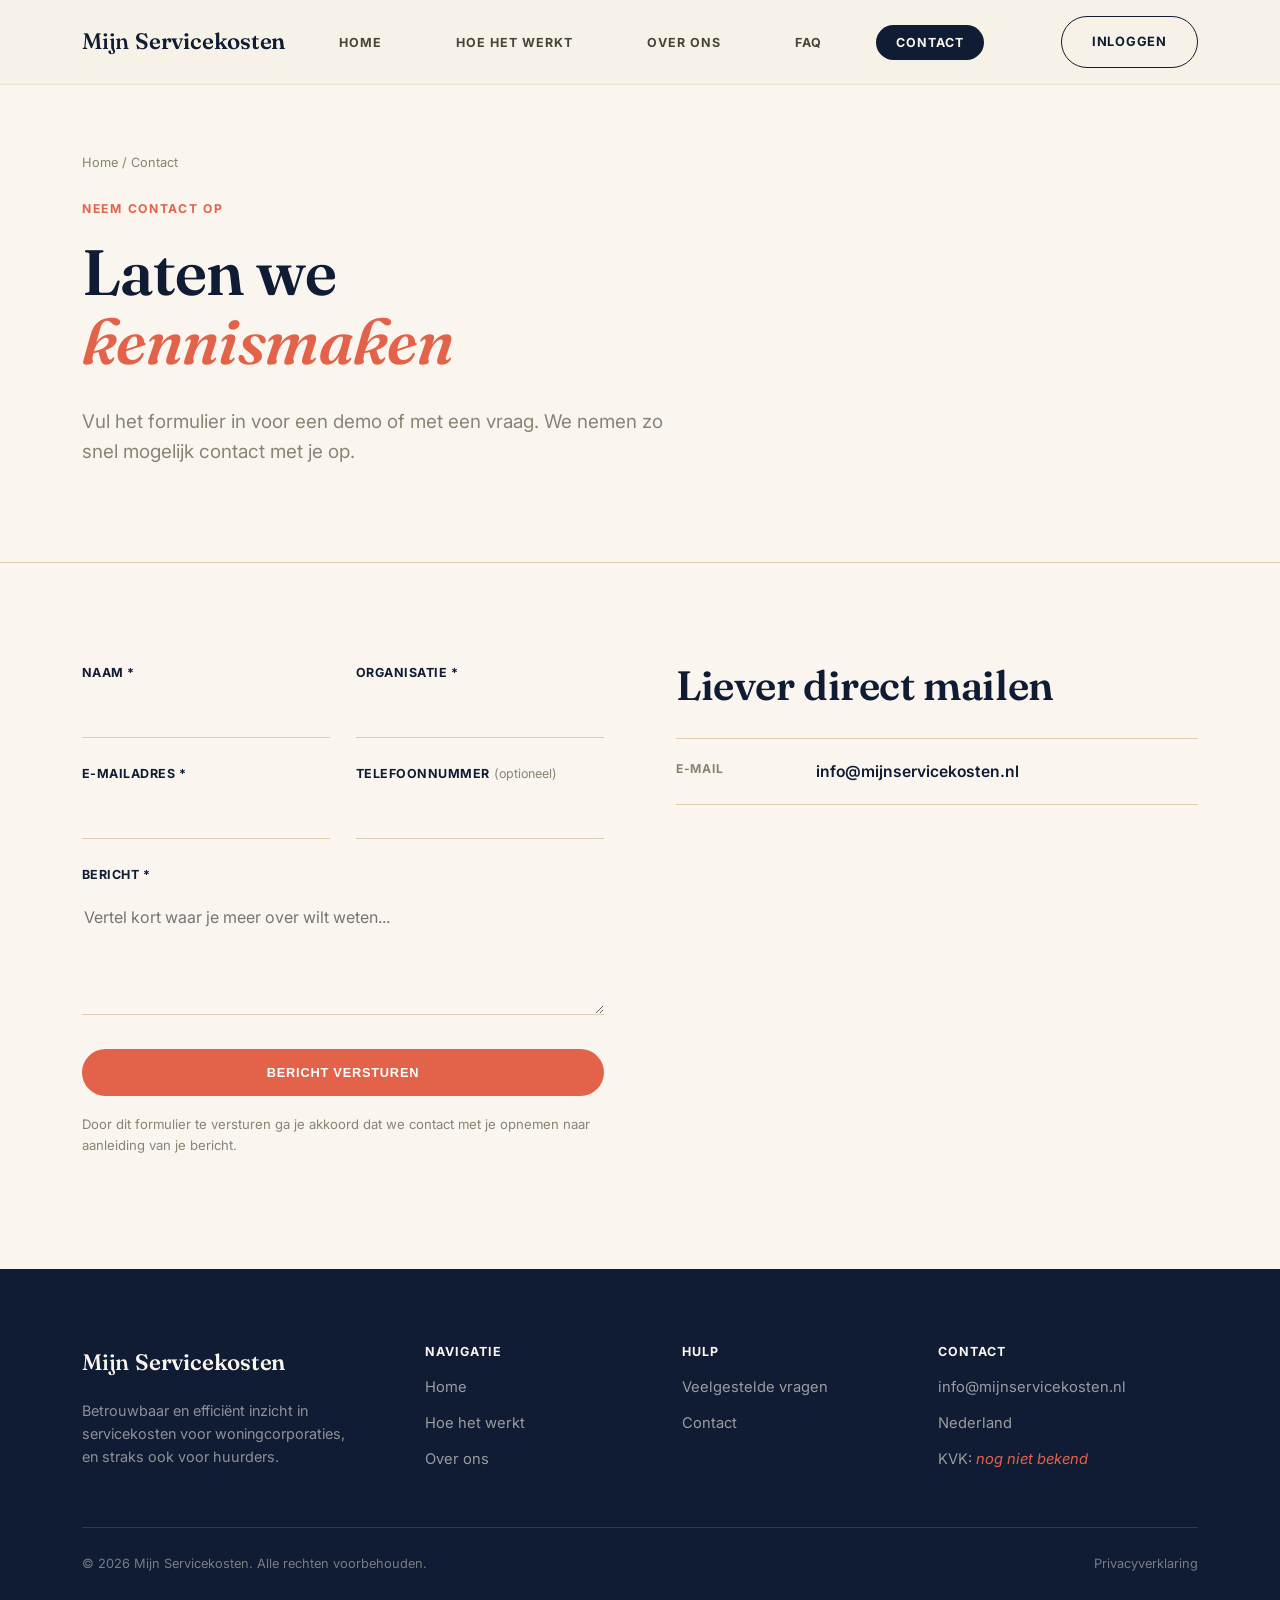
==== contact.html @ 991e7839 "Initial commit: Mijn Servicekosten marketing website Static HTML/CSS/JS site for mijnservicekosten.n" ====
<!DOCTYPE html>
<html lang="nl">
<head>
<meta charset="UTF-8">
<meta name="viewport" content="width=device-width, initial-scale=1.0">
<title>Contact - Mijn Servicekosten</title>
<meta name="description" content="Neem contact op met Mijn Servicekosten voor een demo of vragen over servicekosten inzicht voor woningcorporaties.">
<link rel="icon" href="data:image/svg+xml,%3Csvg xmlns='http://www.w3.org/2000/svg' viewBox='0 0 64 64'%3E%3Crect width='64' height='64' rx='14' fill='%2312233f'/%3E%3Ctext x='32' y='42' font-family='Arial, sans-serif' font-weight='800' font-size='24' fill='%23e8a33d' text-anchor='middle'%3ESK%3C/text%3E%3C/svg%3E">
<link rel="preconnect" href="https://fonts.googleapis.com">
<link rel="preconnect" href="https://fonts.gstatic.com" crossorigin>
<link href="https://fonts.googleapis.com/css2?family=Fraunces:ital,wght@0,500;0,600;0,700;1,500;1,600&family=Inter:wght@400;500;600;700&display=swap" rel="stylesheet">
<link rel="stylesheet" href="css/style.css">
</head>
<body>

<header class="site-header">
  <div class="container">
    <a href="index.html" class="brand">
      <span class="logo"><span class="logo-mijn">Mijn</span><span class="logo-service">Service</span><span class="logo-kosten">kosten</span></span>
    </a>

    <nav class="nav-desktop">
      <ul class="nav-links">
        <li><a href="index.html">Home</a></li>
        <li><a href="hoe-het-werkt.html">Hoe het werkt</a></li>
        <li><a href="over-ons.html">Over ons</a></li>
        <li><a href="faq.html">FAQ</a></li>
        <li><a href="contact.html" aria-current="page">Contact</a></li>
      </ul>
      <div class="nav-cta-group">
        <a href="https://portaal.mijnservicekosten.nl" class="btn btn-ghost">Inloggen</a>
      </div>
    </nav>

    <button class="nav-toggle" type="button" aria-label="Menu openen" aria-expanded="false">
      <span></span><span></span><span></span>
    </button>
  </div>

  <div class="nav-mobile">
    <ul class="nav-links">
      <li><a href="index.html">Home</a></li>
      <li><a href="hoe-het-werkt.html">Hoe het werkt</a></li>
      <li><a href="over-ons.html">Over ons</a></li>
      <li><a href="faq.html">FAQ</a></li>
      <li><a href="contact.html" aria-current="page">Contact</a></li>
    </ul>
    <div class="nav-actions">
      <a href="https://portaal.mijnservicekosten.nl" class="btn btn-ghost btn-block">Inloggen</a>
    </div>
  </div>
</header>

<main>

  <section class="page-hero">
    <div class="container">
      <div class="breadcrumb"><a href="index.html">Home</a> / Contact</div>
      <span class="eyebrow">Neem contact op</span>
      <h1>Laten we <em>kennismaken</em></h1>
      <p class="lede">Vul het formulier in voor een demo of met een vraag. We nemen zo snel mogelijk contact met je op.</p>
    </div>
  </section>

  <section class="section">
    <div class="container split split--top">
      <div>
        <div class="form-success" id="form-success">
          <span>Bedankt voor je bericht! Dit formulier is nog niet gekoppeld aan e-mailverzending, dus er wordt momenteel nog geen bericht daadwerkelijk verzonden.</span>
        </div>

        <form id="contact-form" novalidate>
          <div class="form-row">
            <div class="field">
              <label for="name">Naam *</label>
              <input type="text" id="name" name="name" required>
              <span class="field-error">Vul je naam in.</span>
            </div>
            <div class="field">
              <label for="organisation">Organisatie *</label>
              <input type="text" id="organisation" name="organisation" required>
              <span class="field-error">Vul je organisatie in.</span>
            </div>
          </div>

          <div class="form-row">
            <div class="field">
              <label for="email">E-mailadres *</label>
              <input type="email" id="email" name="email" required>
              <span class="field-error">Vul een geldig e-mailadres in.</span>
            </div>
            <div class="field">
              <label for="phone">Telefoonnummer <span class="hint">(optioneel)</span></label>
              <input type="tel" id="phone" name="phone">
            </div>
          </div>

          <div class="field">
            <label for="message">Bericht *</label>
            <textarea id="message" name="message" required placeholder="Vertel kort waar je meer over wilt weten..."></textarea>
            <span class="field-error">Laat een bericht achter.</span>
          </div>

          <button type="submit" class="btn btn-primary btn-block">Bericht versturen</button>
          <p class="form-note">Door dit formulier te versturen ga je akkoord dat we contact met je opnemen naar aanleiding van je bericht.</p>
        </form>
      </div>

      <div>
        <h2>Liever direct mailen</h2>

        <ul class="contact-info-list">
          <li>
            <span class="info-label">E-mail</span>
            <div>
              <strong>info@mijnservicekosten.nl</strong>
            </div>
          </li>
        </ul>
      </div>
    </div>
  </section>

</main>

<footer class="site-footer on-dark">
  <div class="container">
    <div class="footer-grid">
      <div class="footer-about">
        <a href="index.html" class="brand">
          <span class="logo"><span class="logo-mijn">Mijn</span><span class="logo-service">Service</span><span class="logo-kosten">kosten</span></span>
        </a>
        <p>Betrouwbaar en efficiënt inzicht in servicekosten voor woningcorporaties, en straks ook voor huurders.</p>
      </div>

      <div class="footer-col">
        <h4>Navigatie</h4>
        <ul>
          <li><a href="index.html">Home</a></li>
          <li><a href="hoe-het-werkt.html">Hoe het werkt</a></li>
          <li><a href="over-ons.html">Over ons</a></li>
        </ul>
      </div>

      <div class="footer-col">
        <h4>Hulp</h4>
        <ul>
          <li><a href="faq.html">Veelgestelde vragen</a></li>
          <li><a href="contact.html">Contact</a></li>
        </ul>
      </div>

      <div class="footer-col">
        <h4>Contact</h4>
        <ul>
          <li>info@mijnservicekosten.nl</li>
          <li>Nederland</li>
          <li>KVK: <span class="placeholder">nog niet bekend</span></li>
        </ul>
      </div>
    </div>

    <div class="footer-bottom">
      <span>© 2026 Mijn Servicekosten. Alle rechten voorbehouden.</span>
      <span class="footer-bottom-links">
        <a href="privacyverklaring.html">Privacyverklaring</a>
      </span>
    </div>
  </div>
</footer>

<script src="js/script.js"></script>
</body>
</html>
---- css/style.css ----
/* ==========================================================================
   Mijn Servicekosten — design tokens & base styles
   ========================================================================== */

:root {
  --navy-900: #101c33;
  --navy-800: #17284a;
  --navy-700: #223862;

  --paper: #faf6ef;
  --paper-line: #ece3d0;
  --paper-line-dark: #ddceac;

  --stone-700: #4a4438;
  --stone-500: #8c8271;

  --coral-500: #e2624a;
  --coral-600: #c94d38;

  --mint-500: #1f9c86;
  --mint-100: #dcf0ea;

  --blush: #f2dbd3;
  --sage: #dbe5d2;
  --gold: #d6ad70;

  --white: #ffffff;

  --font-display: "Fraunces", "Iowan Old Style", Georgia, serif;
  --font-sans: "Inter", -apple-system, BlinkMacSystemFont, "Segoe UI", Roboto, Helvetica, Arial, sans-serif;

  --radius-sm: 4px;
  --radius-md: 8px;

  --max-width: 1180px;
}

* {
  box-sizing: border-box;
}

html {
  scroll-behavior: smooth;
}

body {
  margin: 0;
  font-family: var(--font-sans);
  color: var(--stone-700);
  background: var(--paper);
  line-height: 1.6;
  -webkit-font-smoothing: antialiased;
}

img {
  max-width: 100%;
  display: block;
}

a {
  color: inherit;
  text-decoration: none;
}

h1, h2, h3, h4 {
  font-family: var(--font-display);
  color: var(--navy-900);
  line-height: 1.08;
  letter-spacing: -0.01em;
  margin: 0 0 0.5em;
  font-weight: 600;
}

h1 { font-size: clamp(2.6rem, 5vw, 4.4rem); font-weight: 600; }
h2 { font-size: clamp(1.9rem, 3.2vw, 2.6rem); }
h3 { font-size: 1.25rem; font-weight: 600; }

em { font-style: italic; color: var(--coral-500); }

h1 em { display: block; }

p { margin: 0 0 1em; }

.container {
  max-width: var(--max-width);
  margin: 0 auto;
  padding: 0 32px;
  position: relative;
  z-index: 1;
}

.eyebrow {
  display: inline-block;
  font-size: 0.76rem;
  font-weight: 700;
  letter-spacing: 0.14em;
  text-transform: uppercase;
  color: var(--coral-500);
  margin-bottom: 18px;
}

.on-dark .eyebrow { color: var(--coral-500); }

.lede {
  font-size: 1.18rem;
  color: var(--stone-500);
  max-width: 620px;
}

.on-dark .lede { color: rgba(246, 241, 232, 0.68); }

/* ---- Buttons ---- */

.btn {
  display: inline-flex;
  align-items: center;
  justify-content: center;
  gap: 8px;
  padding: 15px 30px;
  border-radius: 999px;
  font-weight: 700;
  font-size: 0.8rem;
  letter-spacing: 0.06em;
  text-transform: uppercase;
  border: 1.5px solid transparent;
  cursor: pointer;
  transition: transform 0.15s ease, box-shadow 0.15s ease, background 0.15s ease, color 0.15s ease, border-color 0.15s ease;
}

.btn-primary {
  background: var(--coral-500);
  color: var(--white);
}

.btn-primary:hover {
  background: var(--coral-600);
}

.btn-ghost {
  background: transparent;
  border-color: var(--navy-900);
  color: var(--navy-900);
}

.btn-ghost:hover {
  background: var(--navy-900);
  color: var(--paper);
}

.btn-on-dark {
  background: var(--paper);
  color: var(--navy-900);
  border-color: var(--paper);
}

.btn-on-dark:hover {
  background: var(--coral-500);
  color: var(--white);
  border-color: var(--coral-500);
}

.btn-ghost-on-dark {
  background: transparent;
  border-color: rgba(246, 241, 232, 0.4);
  color: var(--paper);
}

.btn-ghost-on-dark:hover {
  border-color: var(--paper);
}

.btn-block { width: 100%; }

/* ---- Logo ---- */

.logo {
  display: inline-flex;
  align-items: baseline;
  font-family: var(--font-display);
  font-size: 1.4rem;
  font-weight: 600;
  letter-spacing: -0.01em;
  white-space: nowrap;
}

.logo .logo-mijn {
  color: var(--navy-900);
  font-weight: 500;
  margin-right: 6px;
}

.logo .logo-service {
  color: var(--navy-900);
}

.logo .logo-kosten {
  color: var(--navy-900);
}

.footer-grid .logo .logo-mijn,
.footer-grid .logo .logo-service,
.footer-grid .logo .logo-kosten { color: var(--paper); }

/* ---- Header ---- */

.site-header {
  position: sticky;
  top: 0;
  z-index: 50;
  background: rgba(246, 241, 232, 0.92);
  -webkit-backdrop-filter: blur(8px);
  backdrop-filter: blur(8px);
  border-bottom: 1px solid var(--paper-line);
}

.site-header .container {
  display: flex;
  align-items: center;
  gap: 34px;
  height: 84px;
}

.brand { display: flex; align-items: center; }

.nav-desktop { display: flex; align-items: center; flex: 1; justify-content: space-between; }

.nav-links { display: flex; gap: 34px; list-style: none; margin: 0; padding: 0; }
.nav-links li { flex-shrink: 0; }

.nav-links a {
  font-weight: 700;
  font-size: 0.78rem;
  letter-spacing: 0.08em;
  text-transform: uppercase;
  color: var(--stone-700);
  padding: 10px 20px;
  border-radius: 999px;
  white-space: nowrap;
  transition: background 0.15s ease, color 0.15s ease;
}

.nav-links a:hover { color: var(--navy-900); background: var(--paper-line); }

.nav-links a[aria-current="page"] {
  color: var(--paper);
  background: var(--navy-900);
}

.nav-mobile .nav-links a { border-radius: 0; padding: 12px 32px; }
.nav-mobile .nav-links a[aria-current="page"] { background: none; color: var(--coral-500); }

.nav-toggle {
  display: none;
  flex-direction: column;
  justify-content: center;
  gap: 5px;
  width: 40px;
  height: 40px;
  border-radius: var(--radius-sm);
  border: 1px solid var(--paper-line-dark);
  background: var(--paper);
  cursor: pointer;
}

.nav-toggle span { display: block; height: 2px; width: 20px; margin: 0 auto; background: var(--navy-900); }

.nav-mobile { display: none; border-top: 1px solid var(--paper-line); background: var(--paper); }

.nav-mobile .nav-links { flex-direction: column; gap: 4px; padding: 18px 0; }
.nav-mobile .nav-links a { display: block; padding: 12px 32px; }
.nav-mobile .nav-actions { display: flex; flex-direction: column; gap: 10px; padding: 4px 32px 24px; }

.nav-cta-group { display: flex; align-items: center; gap: 12px; }

.site-header.nav-open .nav-mobile { display: block; }

/* ---- Full-bleed dark section (hero, cta, footer) ---- */

.on-dark {
  background: var(--navy-900);
  color: rgba(246, 241, 232, 0.75);
}

.on-dark h1, .on-dark h2, .on-dark h3, .on-dark h4 { color: var(--paper); }

/* ---- Hero ---- */

.hero {
  padding: 88px 0 100px;
}

.hero-grid {
  display: grid;
  grid-template-columns: 1.15fr 0.85fr;
  gap: 64px;
  align-items: center;
}

.hero-actions { display: flex; gap: 16px; flex-wrap: wrap; margin-top: 36px; }

.hero-stats { display: flex; gap: 44px; margin-top: 52px; flex-wrap: wrap; }

.hero-stat strong { display: block; font-family: var(--font-display); font-size: 2rem; color: var(--navy-900); font-weight: 600; }
.hero-stat span { font-size: 0.82rem; color: var(--stone-500); }

.on-dark .hero-stat strong { color: var(--paper); }
.on-dark .hero-stat span { color: rgba(246, 241, 232, 0.55); }

/* ---- Building illustration (hero visual) ---- */

.building-art { max-width: 420px; width: 100%; margin: 0 auto; }
.building-art img {
  width: 100%;
  height: auto;
  aspect-ratio: 900 / 675;
  object-fit: contain;
  display: block;
  filter: drop-shadow(0 30px 40px rgba(16, 28, 51, 0.25));
}

/* ---- Stat panels (illustrative, non-app graphic) ---- */

.stat-stack {
  position: relative;
  min-height: 340px;
}

.stat-panel {
  padding: 40px 36px;
  border-radius: var(--radius-md);
}

.stat-panel .stat-num {
  display: block;
  font-family: var(--font-display);
  font-size: 3.2rem;
  font-weight: 600;
  margin-bottom: 14px;
  line-height: 1;
}

.stat-panel h4 { font-size: 1.05rem; margin-bottom: 8px; }
.stat-panel p { font-size: 0.9rem; margin: 0; }

.stat-panel--main {
  background: var(--coral-500);
  color: var(--white);
  max-width: 340px;
  transform: rotate(-1.5deg);
}

.stat-panel--main h4 { color: var(--white); }
.stat-panel--main p { color: rgba(255, 255, 255, 0.85); }

.stat-panel--outline {
  position: absolute;
  right: 0;
  bottom: 0;
  max-width: 280px;
  border: 1.5px solid var(--navy-900);
  background: var(--navy-900);
  transform: rotate(1deg);
}

.stat-panel--outline .stat-num { color: var(--mint-500); }
.stat-panel--outline h4 { color: var(--paper); }
.stat-panel--outline p { color: rgba(246, 241, 232, 0.6); }

.stat-panel--swatch {
  position: absolute;
  top: -26px;
  left: 18px;
  width: 92px;
  height: 92px;
  border-radius: 999px;
  background: var(--gold);
  display: flex;
  align-items: center;
  justify-content: center;
  text-align: center;
  font-family: var(--font-display);
  font-size: 0.78rem;
  font-weight: 600;
  color: var(--navy-900);
  line-height: 1.2;
  padding: 8px;
  transform: rotate(-6deg);
}

/* ---- Sections ---- */

.section { padding: 100px 0; }

.section-tight { padding: 72px 0; }

.section-head { max-width: 640px; margin: 0 0 56px; }
.section-head.center { margin-left: auto; margin-right: auto; text-align: center; }

/* ---- Tile grid (bold color-block mosaic, replaces icon cards) ---- */

.tile-grid { display: grid; grid-template-columns: repeat(3, 1fr); gap: 20px; }
.tile-grid--2col { grid-template-columns: repeat(2, 1fr); }

.tile {
  padding: 34px 28px;
  border-radius: var(--radius-md);
  min-height: 230px;
  display: flex;
  flex-direction: column;
  justify-content: flex-start;
}

.tile .tile-num { font-family: var(--font-display); font-size: 1.05rem; margin-bottom: 18px; color: var(--coral-600); opacity: 0.85; }
.tile h3 { margin-bottom: 10px; color: var(--navy-900); }
.tile p { margin: 0; font-size: 0.92rem; color: var(--stone-500); }

.tile--outline { background: transparent; border: 1.5px solid var(--paper-line-dark); }

.tile--navy { background: #c9d3dc; }
.tile--coral { background: #e3bba8; }
.tile--mint { background: #c2d9cd; }
.tile--blush { background: var(--blush); }
.tile--gold { background: #e2cc9c; }

/* ---- Color trio (decorative swatch row, à la Lucime pastel blocks) ---- */

.color-trio { display: grid; grid-template-columns: repeat(3, 1fr); gap: 18px; }

.swatch {
  padding: 26px 24px;
  border-radius: var(--radius-md);
  min-height: 120px;
  display: flex;
  flex-direction: column;
  justify-content: flex-end;
}

.swatch span { font-size: 0.74rem; font-weight: 700; letter-spacing: 0.08em; text-transform: uppercase; opacity: 0.6; margin-bottom: 8px; }
.swatch h4 { margin: 0; font-size: 1.1rem; }

.swatch--blush { background: var(--blush); }
.swatch--sage { background: var(--sage); }
.swatch--gold { background: var(--gold); }

/* ---- Dash list (services-style list, à la agency site) ---- */

.dash-list { list-style: none; margin: 26px 0 0; padding: 0; }

.dash-list li {
  display: flex;
  align-items: center;
  gap: 16px;
  padding: 18px 0;
  border-bottom: 1px solid var(--paper-line-dark);
  font-family: var(--font-display);
  font-size: 1.15rem;
  color: var(--navy-900);
}

.dash-list li::before { content: "—"; color: var(--coral-500); font-weight: 700; }
.dash-list li .arrow { margin-left: auto; font-size: 1rem; color: var(--stone-500); }

.on-dark .dash-list li { border-bottom-color: rgba(246, 241, 232, 0.16); color: var(--paper); }

/* ---- Pull quote (mission statement, replaces testimonials) ---- */

.pull-quote { text-align: center; max-width: 820px; margin: 0 auto; }

.pull-quote blockquote {
  font-family: var(--font-display);
  font-style: italic;
  font-weight: 500;
  font-size: clamp(1.6rem, 3vw, 2.4rem);
  color: var(--navy-900);
  line-height: 1.3;
  margin: 0 0 22px;
}

.pull-quote cite {
  display: block;
  font-style: normal;
  font-size: 0.78rem;
  letter-spacing: 0.1em;
  text-transform: uppercase;
  color: var(--stone-500);
}

.on-dark .pull-quote blockquote { color: var(--paper); }
.on-dark .pull-quote cite { color: rgba(246, 241, 232, 0.5); }
.bg-coral .pull-quote blockquote { color: var(--white); }
.bg-coral .pull-quote cite { color: rgba(255, 255, 255, 0.7); }

/* ---- Phone mock (illustrative example screen, styled like a native app) ---- */

.phone-mock { max-width: 270px; margin: 0 auto; }

.phone-frame {
  background: var(--navy-900);
  border-radius: 36px;
  padding: 8px;
  box-shadow: 0 24px 50px rgba(16, 28, 51, 0.28);
}

.phone-screen {
  position: relative;
  background: var(--paper);
  border-radius: 28px;
  overflow: hidden;
  display: flex;
  flex-direction: column;
  min-height: 460px;
}

.phone-island {
  position: absolute;
  top: 10px;
  left: 50%;
  transform: translateX(-50%);
  width: 76px;
  height: 22px;
  background: var(--navy-900);
  border-radius: 12px;
  z-index: 2;
}

.status-bar {
  display: flex;
  align-items: center;
  justify-content: space-between;
  padding: 16px 22px 4px;
  font-size: 0.72rem;
  font-weight: 700;
  color: var(--navy-900);
}

.status-bar .status-icons { display: flex; align-items: center; gap: 5px; }
.status-bar svg { display: block; }

.app-bar {
  display: flex;
  align-items: center;
  justify-content: space-between;
  padding: 14px 14px 4px;
}

.app-bar .icon-btn {
  width: 30px;
  height: 30px;
  display: flex;
  align-items: center;
  justify-content: center;
  color: var(--navy-900);
  flex-shrink: 0;
}

.app-bar .icon-btn svg { width: 18px; height: 18px; }

.app-bar .app-title { text-align: center; }
.app-bar .app-title h4 { font-family: var(--font-display); font-weight: 600; font-size: 1rem; color: var(--navy-900); margin: 0; }
.app-bar .app-title span { display: block; font-size: 0.68rem; color: var(--stone-500); margin-top: 1px; }

.phone-content { flex: 1; padding-bottom: 6px; }

.afrekening-list { border-top: 1px solid var(--paper-line); margin-top: 6px; }

.afrekening-row { padding: 12px 18px; border-bottom: 1px solid var(--paper-line); }

.afrekening-row-head { display: flex; align-items: center; gap: 12px; }

.row-icon {
  width: 34px;
  height: 34px;
  border-radius: 10px;
  display: flex;
  align-items: center;
  justify-content: center;
  flex-shrink: 0;
  background: var(--paper-line);
  color: var(--navy-900);
}

.row-icon svg { width: 16px; height: 16px; }

.row-main { flex: 1; display: flex; flex-direction: column; gap: 1px; min-width: 0; }
.row-title { font-size: 0.86rem; font-weight: 700; color: var(--navy-900); }
.row-amount { font-family: var(--font-display); font-size: 0.86rem; font-weight: 600; color: var(--navy-900); }

.row-chevron { flex-shrink: 0; color: var(--stone-500); display: flex; }
.row-chevron svg { width: 14px; height: 14px; }

.afrekening-row--selected { background: var(--blush); border-bottom-color: transparent; }
.afrekening-row--selected .row-icon { background: var(--navy-900); color: var(--coral-500); }
.afrekening-row--selected .row-chevron { color: var(--coral-600); }

.afrekening-breakdown { margin: 10px 0 0 46px; padding-top: 10px; border-top: 1px solid rgba(16, 28, 51, 0.12); }
.afrekening-breakdown div { display: flex; justify-content: space-between; align-items: flex-start; gap: 8px; font-size: 0.72rem; color: var(--stone-700); padding: 3px 0; }
.afrekening-breakdown div span:first-child { flex: 1; min-width: 0; }
.afrekening-breakdown div span:last-child { flex-shrink: 0; white-space: nowrap; font-weight: 700; color: var(--navy-900); }

.afrekening-explain { padding: 16px 18px 0; }
.afrekening-explain .eyebrow { margin-bottom: 8px; font-size: 0.64rem; }
.afrekening-explain h4 { font-family: var(--font-display); font-size: 0.95rem; margin: 0 0 6px; color: var(--navy-900); }
.afrekening-explain p { font-size: 0.78rem; color: var(--stone-500); margin: 0; }

.phone-tabbar {
  display: flex;
  justify-content: space-around;
  padding: 10px 6px 6px;
  border-top: 1px solid var(--paper-line);
}

.tab-item { display: flex; flex-direction: column; align-items: center; gap: 4px; font-size: 0.62rem; font-weight: 700; color: var(--stone-500); }
.tab-item svg { width: 18px; height: 18px; }
.tab-item--active { color: var(--coral-600); }

.phone-home-indicator { width: 120px; height: 4px; border-radius: 999px; background: var(--paper-line-dark); margin: 8px auto 12px; }

/* ---- Split content ---- */

.split { display: grid; grid-template-columns: 1fr 1fr; gap: 72px; align-items: center; }
.split--top { align-items: start; }
.split.reverse .split-media { order: 2; }

.checklist { list-style: none; margin: 26px 0 0; padding: 0; }

.checklist li {
  display: flex;
  gap: 14px;
  padding: 13px 0;
  border-bottom: 1px solid var(--paper-line);
}

.checklist li:last-child { border-bottom: none; }

.check-mark {
  flex-shrink: 0;
  width: 20px;
  height: 20px;
  color: var(--coral-500);
  font-weight: 800;
  margin-top: 2px;
}

/* ---- Numbered flow (illustrative process steps) ---- */

.flow-card {
  background: var(--white);
  border: 1.5px solid var(--paper-line-dark);
  border-radius: var(--radius-md);
  padding: 34px 32px;
}

.bg-coral .flow-card { background: rgba(255, 255, 255, 0.96); border-color: transparent; }

.flow-list { border-top: 1px solid var(--paper-line-dark); }

.flow-step {
  display: grid;
  grid-template-columns: 60px 1fr;
  gap: 24px;
  padding: 28px 0;
  border-bottom: 1px solid var(--paper-line-dark);
}

.flow-step .num { font-family: var(--font-display); font-size: 1.3rem; font-weight: 600; color: var(--coral-500); }
.flow-step h3 { margin-bottom: 4px; font-size: 1.05rem; }
.flow-step p { margin-bottom: 0; color: var(--stone-500); font-size: 0.92rem; }

/* ---- CTA (full-bleed, edge to edge) ---- */

.cta {
  padding: 84px 0;
  display: flex;
  align-items: center;
  justify-content: space-between;
  gap: 40px;
  flex-wrap: wrap;
}

.cta h2 { margin-bottom: 10px; max-width: 480px; }
.cta p { max-width: 440px; margin: 0; }
.cta-actions { display: flex; gap: 16px; flex-wrap: wrap; }

/* ---- Status tag (small label badge) ---- */

.status-tag { display: inline-block; font-size: 0.74rem; font-weight: 700; letter-spacing: 0.05em; text-transform: uppercase; margin-bottom: 14px; }

.status-tag.live { color: var(--mint-500); }

/* ---- FAQ (flat divided list) ---- */

.faq-list { max-width: 800px; margin: 0 auto; border-top: 1px solid var(--paper-line-dark); }

.faq-item { border-bottom: 1px solid var(--paper-line-dark); }

.faq-question {
  width: 100%;
  display: flex;
  align-items: center;
  justify-content: space-between;
  gap: 20px;
  padding: 26px 4px;
  background: none;
  border: none;
  text-align: left;
  font-family: var(--font-display);
  font-size: 1.15rem;
  font-weight: 600;
  color: var(--navy-900);
  cursor: pointer;
}

.faq-question .faq-icon {
  flex-shrink: 0;
  width: 26px;
  height: 26px;
  display: flex;
  align-items: center;
  justify-content: center;
  font-size: 1.3rem;
  font-family: var(--font-sans);
  color: var(--coral-500);
  transition: transform 0.2s ease;
}

.faq-item[data-open="true"] .faq-icon { transform: rotate(45deg); }

.faq-answer { max-height: 0; overflow: hidden; transition: max-height 0.25s ease; }
.faq-answer-inner { padding: 0 4px 26px; color: var(--stone-500); max-width: 680px; }

/* ---- Legal content (privacy policy, terms) ---- */

.legal-content { max-width: 740px; margin: 0 auto; }
.legal-content h2 { margin-top: 2.4em; font-size: 1.4rem; }
.legal-content h2:first-child { margin-top: 0; }
.legal-content p { color: var(--stone-700); }
.legal-content ul { margin: 0 0 1em; padding-left: 1.3em; color: var(--stone-700); }
.legal-content li { margin-bottom: 0.5em; }
.placeholder { color: var(--coral-500); font-style: italic; }
.legal-content .updated { font-size: 0.85rem; color: var(--stone-500); margin-bottom: 2.4em; }

/* ---- Forms ---- */

.form-row { display: grid; grid-template-columns: 1fr 1fr; gap: 26px; }

.field { margin-bottom: 26px; }

.field label { display: block; font-size: 0.78rem; font-weight: 700; letter-spacing: 0.04em; text-transform: uppercase; color: var(--navy-900); margin-bottom: 10px; }
.field .hint { font-weight: 400; text-transform: none; letter-spacing: 0; color: var(--stone-500); }

.field input,
.field select,
.field textarea {
  width: 100%;
  padding: 12px 2px;
  border: none;
  border-bottom: 1.5px solid var(--paper-line-dark);
  border-radius: 0;
  background: transparent;
  font-family: inherit;
  font-size: 1rem;
  color: var(--stone-700);
  transition: border-color 0.15s ease;
}

.field select { appearance: none; border-radius: 0; }

.field input:focus,
.field select:focus,
.field textarea:focus {
  outline: none;
  border-color: var(--coral-500);
}

.field textarea { resize: vertical; min-height: 120px; }

.field.error input,
.field.error textarea,
.field.error select { border-color: var(--coral-600); }

.field-error { display: none; color: var(--coral-600); font-size: 0.82rem; margin-top: 8px; }
.field.error .field-error { display: block; }

.form-note { font-size: 0.82rem; color: var(--stone-500); margin-top: 18px; }

.form-success {
  display: none;
  align-items: flex-start;
  gap: 14px;
  border: 1.5px solid var(--mint-500);
  color: var(--mint-500);
  padding: 22px 24px;
  margin-bottom: 30px;
  font-weight: 600;
}

.form-success.visible { display: flex; }

.contact-info-list { list-style: none; margin: 30px 0 0; padding: 0; border-top: 1px solid var(--paper-line-dark); }

.contact-info-list li { display: flex; gap: 20px; padding: 20px 0; border-bottom: 1px solid var(--paper-line-dark); }

.contact-info-list .info-label { flex-shrink: 0; width: 120px; font-size: 0.76rem; font-weight: 700; letter-spacing: 0.06em; text-transform: uppercase; color: var(--stone-500); }

.contact-info-list strong { display: block; color: var(--navy-900); font-size: 0.98rem; font-weight: 600; }
.contact-info-list span { font-size: 0.9rem; color: var(--stone-500); }

/* ---- Values (full-bleed color block) ---- */

.values-grid { display: grid; grid-template-columns: repeat(3, 1fr); gap: 0; }

.value-item { padding: 0 36px 0 0; }
.value-item:not(:first-child) { padding-left: 36px; border-left: 1px solid rgba(246, 241, 232, 0.2); }

.value-number { font-family: var(--font-display); font-size: 1rem; letter-spacing: 0.06em; color: var(--coral-500); margin-bottom: 16px; }

/* ---- Page hero (secondary pages, dark full-bleed) ---- */

.page-hero { padding: 68px 0 76px; border-bottom: 1.5px solid var(--paper-line-dark); }
.page-hero .lede { margin-top: 16px; }

.breadcrumb { font-size: 0.8rem; color: var(--stone-500); margin-bottom: 22px; }
.breadcrumb a:hover { color: var(--navy-900); }

.on-dark .breadcrumb { color: rgba(246, 241, 232, 0.5); }
.on-dark .breadcrumb a:hover { color: var(--paper); }

/* ---- Footer ---- */

.site-footer { padding: 76px 0 32px; }

.footer-grid {
  display: grid;
  grid-template-columns: 1.4fr 1fr 1fr 1.2fr;
  gap: 40px;
  padding-bottom: 44px;
  border-bottom: 1px solid rgba(246, 241, 232, 0.14);
}

.footer-about p { margin-top: 18px; font-size: 0.9rem; max-width: 280px; color: rgba(246, 241, 232, 0.55); }

.footer-col h4 { font-family: var(--font-sans); color: var(--paper); font-size: 0.78rem; text-transform: uppercase; letter-spacing: 0.08em; margin-bottom: 18px; font-weight: 700; }

.footer-col ul { list-style: none; margin: 0; padding: 0; }
.footer-col li { margin-bottom: 12px; font-size: 0.92rem; color: rgba(246, 241, 232, 0.6); }
.footer-col a:hover { color: var(--paper); }

.footer-bottom { display: flex; justify-content: space-between; align-items: center; flex-wrap: wrap; gap: 12px; padding-top: 26px; font-size: 0.8rem; color: rgba(246, 241, 232, 0.45); }
.footer-bottom-links { display: flex; align-items: center; gap: 10px; }
.footer-bottom-links a:hover { color: var(--paper); }

/* ---- Utilities ---- */

.text-center { text-align: center; }
.mt-0 { margin-top: 0; }
.bg-coral { background: var(--coral-500); color: var(--white); }
.bg-coral h2, .bg-coral h3, .bg-coral h4 { color: var(--white); }
.bg-coral .lede, .bg-coral p { color: rgba(255, 255, 255, 0.85); }
.bg-coral .eyebrow { color: var(--navy-900); }
.bg-coral .check-mark { color: var(--navy-900); }
.bg-coral .checklist li { border-bottom-color: rgba(255, 255, 255, 0.25); }

.bg-blush { background: var(--blush); }
.bg-sage { background: var(--sage); }

.bg-blush .flow-card,
.bg-sage .flow-card { background: rgba(255, 255, 255, 0.96); border-color: transparent; }

/* ---- Responsive ---- */

@media (max-width: 960px) {
  .hero-grid,
  .split,
  .split.reverse .split-media { grid-template-columns: 1fr; }

  .stat-stack { order: -1; margin-bottom: 8px; }
  .split-media { order: 0 !important; }

  .values-grid { grid-template-columns: 1fr; gap: 28px; }
  .value-item, .value-item:not(:first-child) { padding: 0; border-left: none; }

  .tile-grid { grid-template-columns: 1fr 1fr; }

  .footer-grid { grid-template-columns: 1fr 1fr; gap: 32px 24px; }
}

@media (max-width: 720px) {
  .nav-desktop { display: none; }
  .nav-toggle { display: flex; }

  .form-row { grid-template-columns: 1fr; }

  .cta { flex-direction: column; align-items: flex-start; text-align: left; }

  .footer-grid { grid-template-columns: 1fr; }
  .footer-bottom { flex-direction: column; align-items: flex-start; }

  .stat-panel--outline { position: static; margin-top: 20px; max-width: 100%; transform: none; }
  .stat-panel--main { max-width: 100%; transform: none; }
  .stat-panel--swatch { display: none; }

  .flow-step { grid-template-columns: 50px 1fr; }

  .tile-grid { grid-template-columns: 1fr; }

  .color-trio { grid-template-columns: 1fr; }
}

@media (max-width: 520px) {
  .hero-stats { gap: 28px; }
  .section { padding: 68px 0; }
}
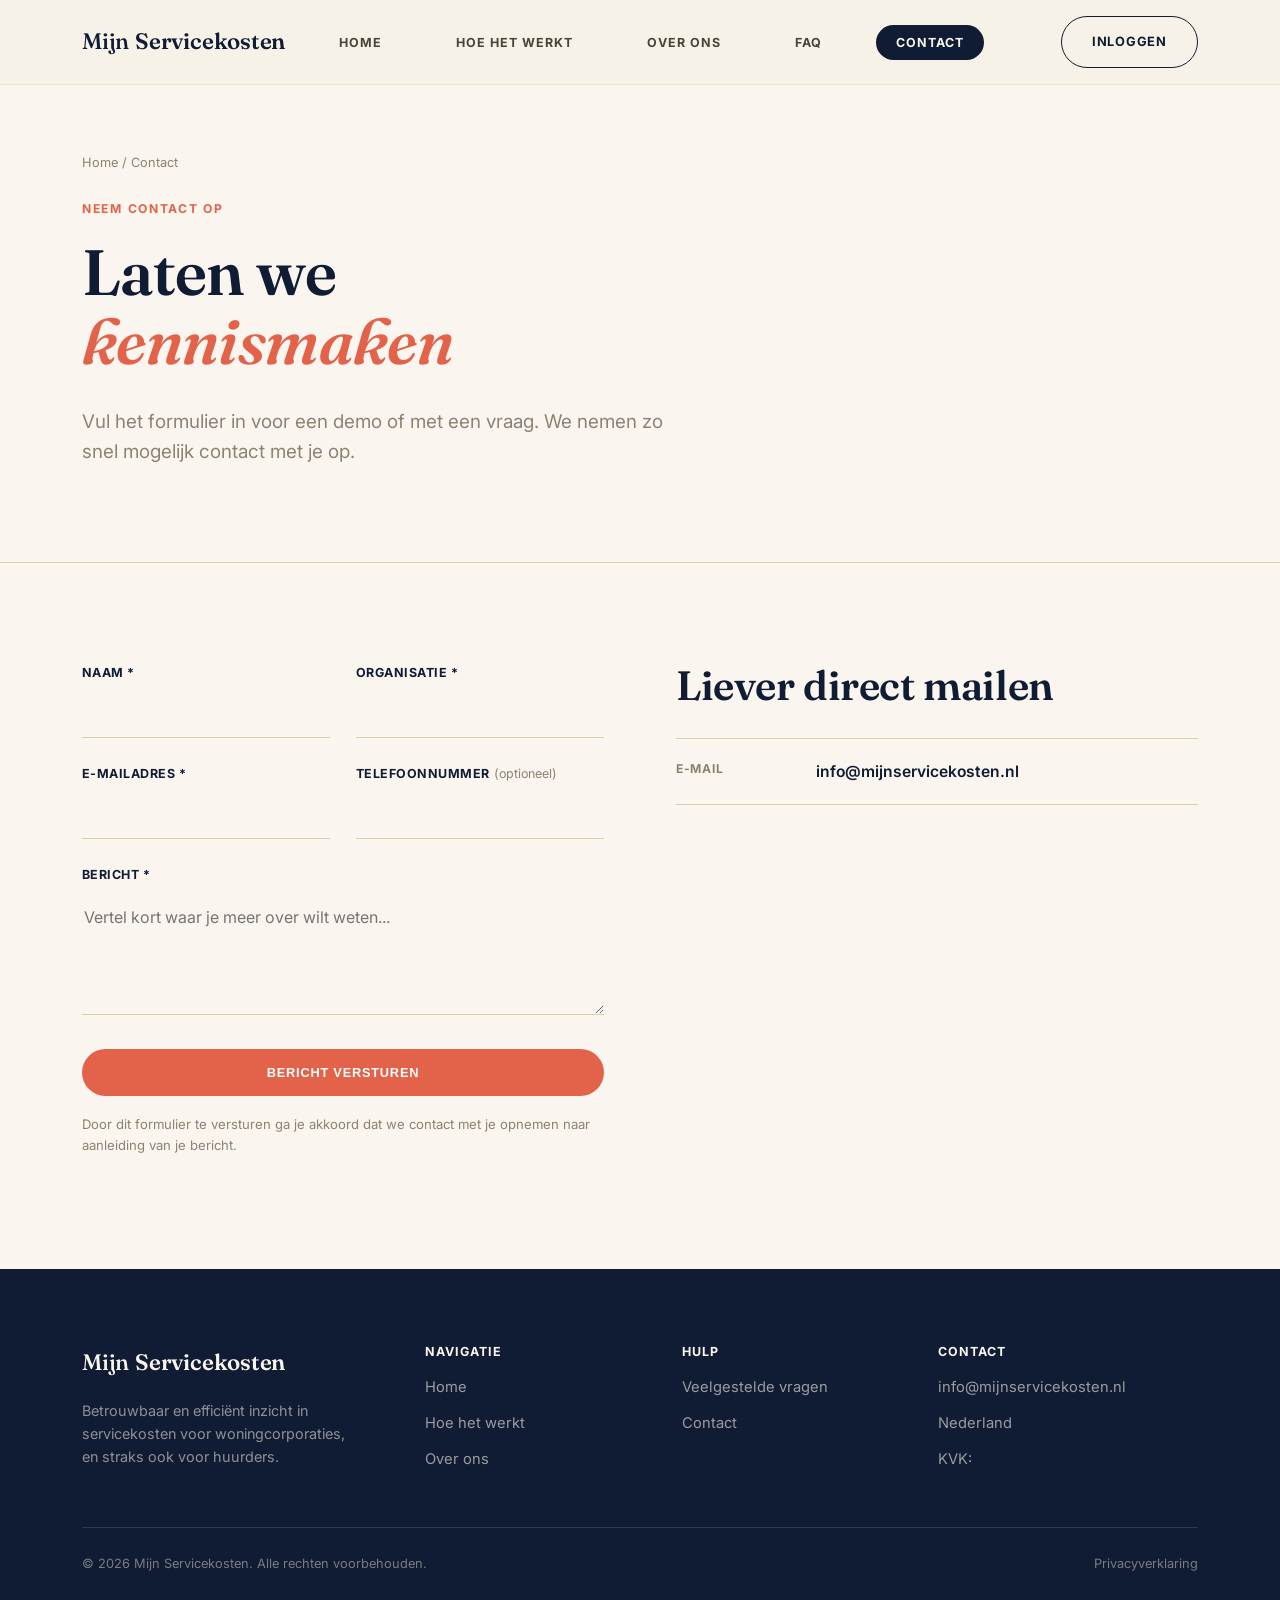
==== commit d59dcc85: "Clear KVK placeholder instead of showing "nog niet bekend" Co-Authored-By: Claude Sonnet 5 <noreply@" ====
--- a/contact.html
+++ b/contact.html
@@ -155,7 +155,7 @@
         <ul>
           <li>info@mijnservicekosten.nl</li>
           <li>Nederland</li>
-          <li>KVK: <span class="placeholder">nog niet bekend</span></li>
+          <li>KVK: <span class="placeholder"></span></li>
         </ul>
       </div>
     </div>
